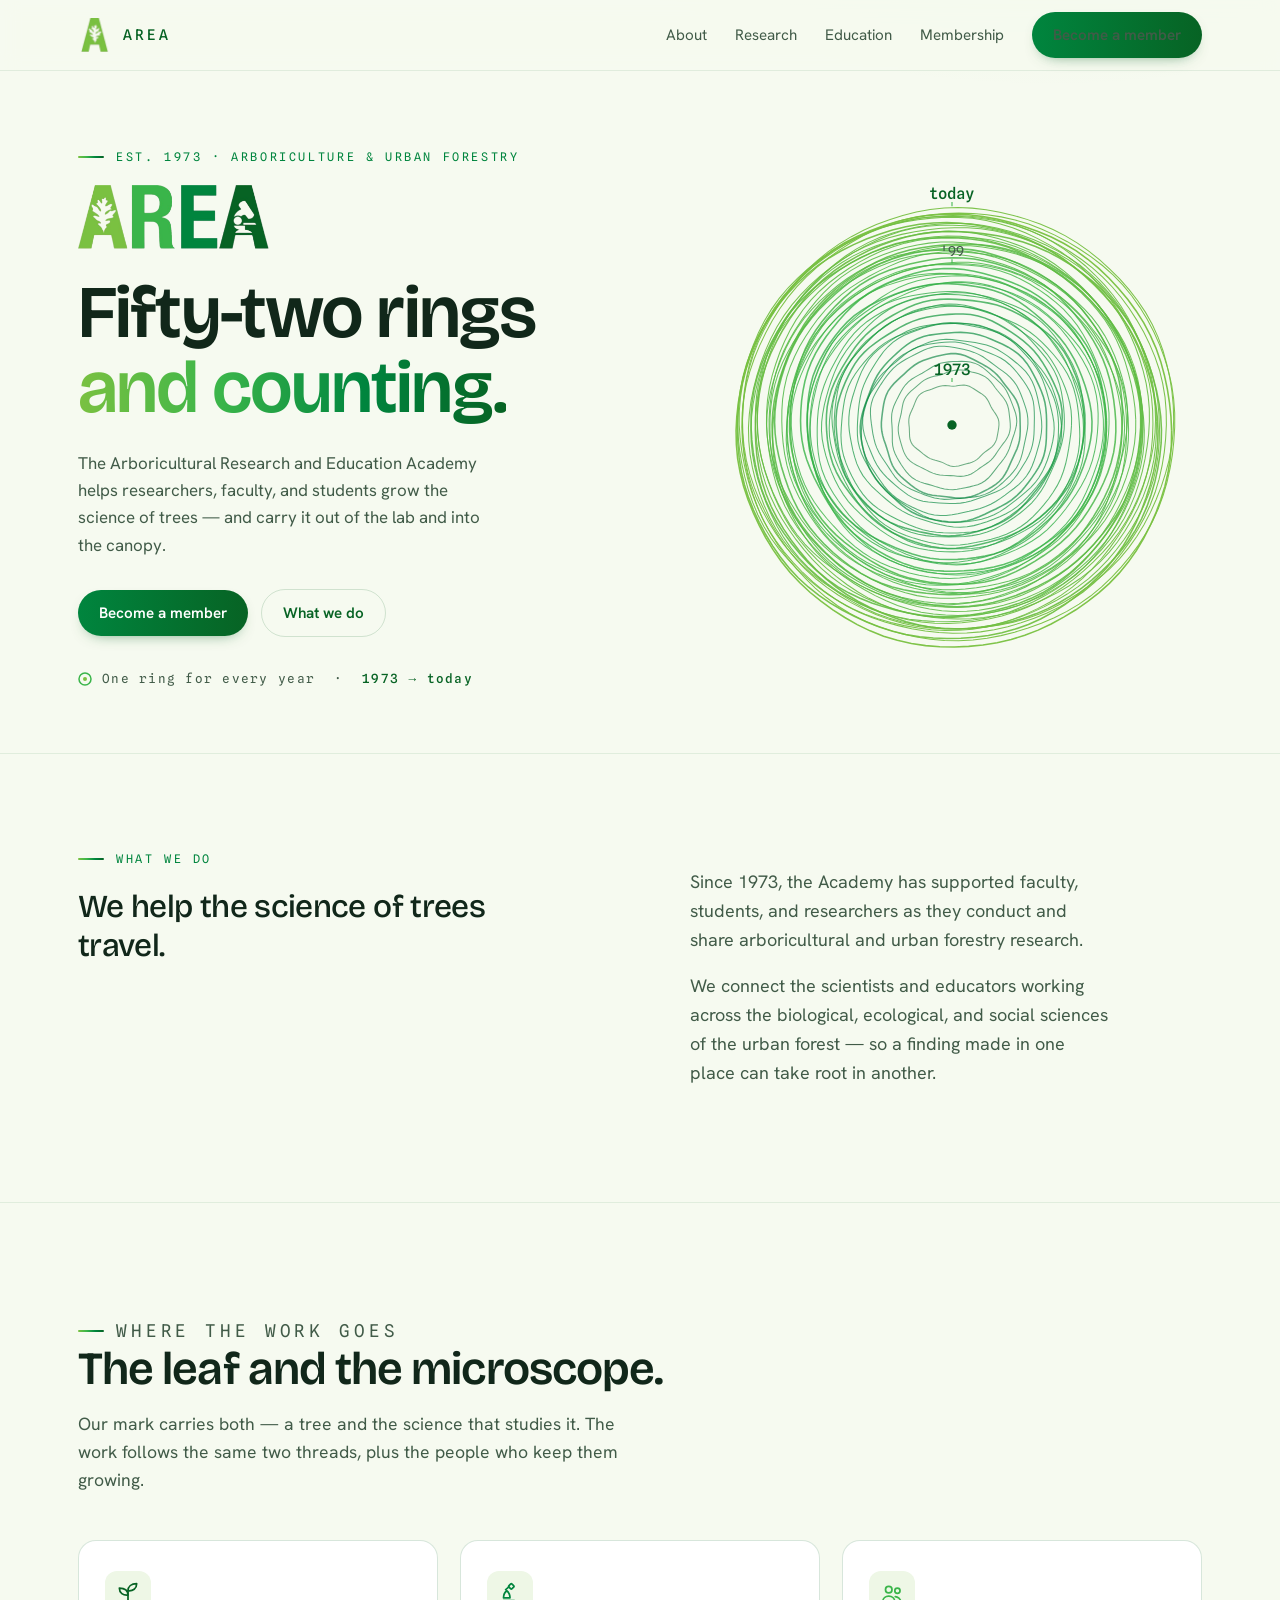
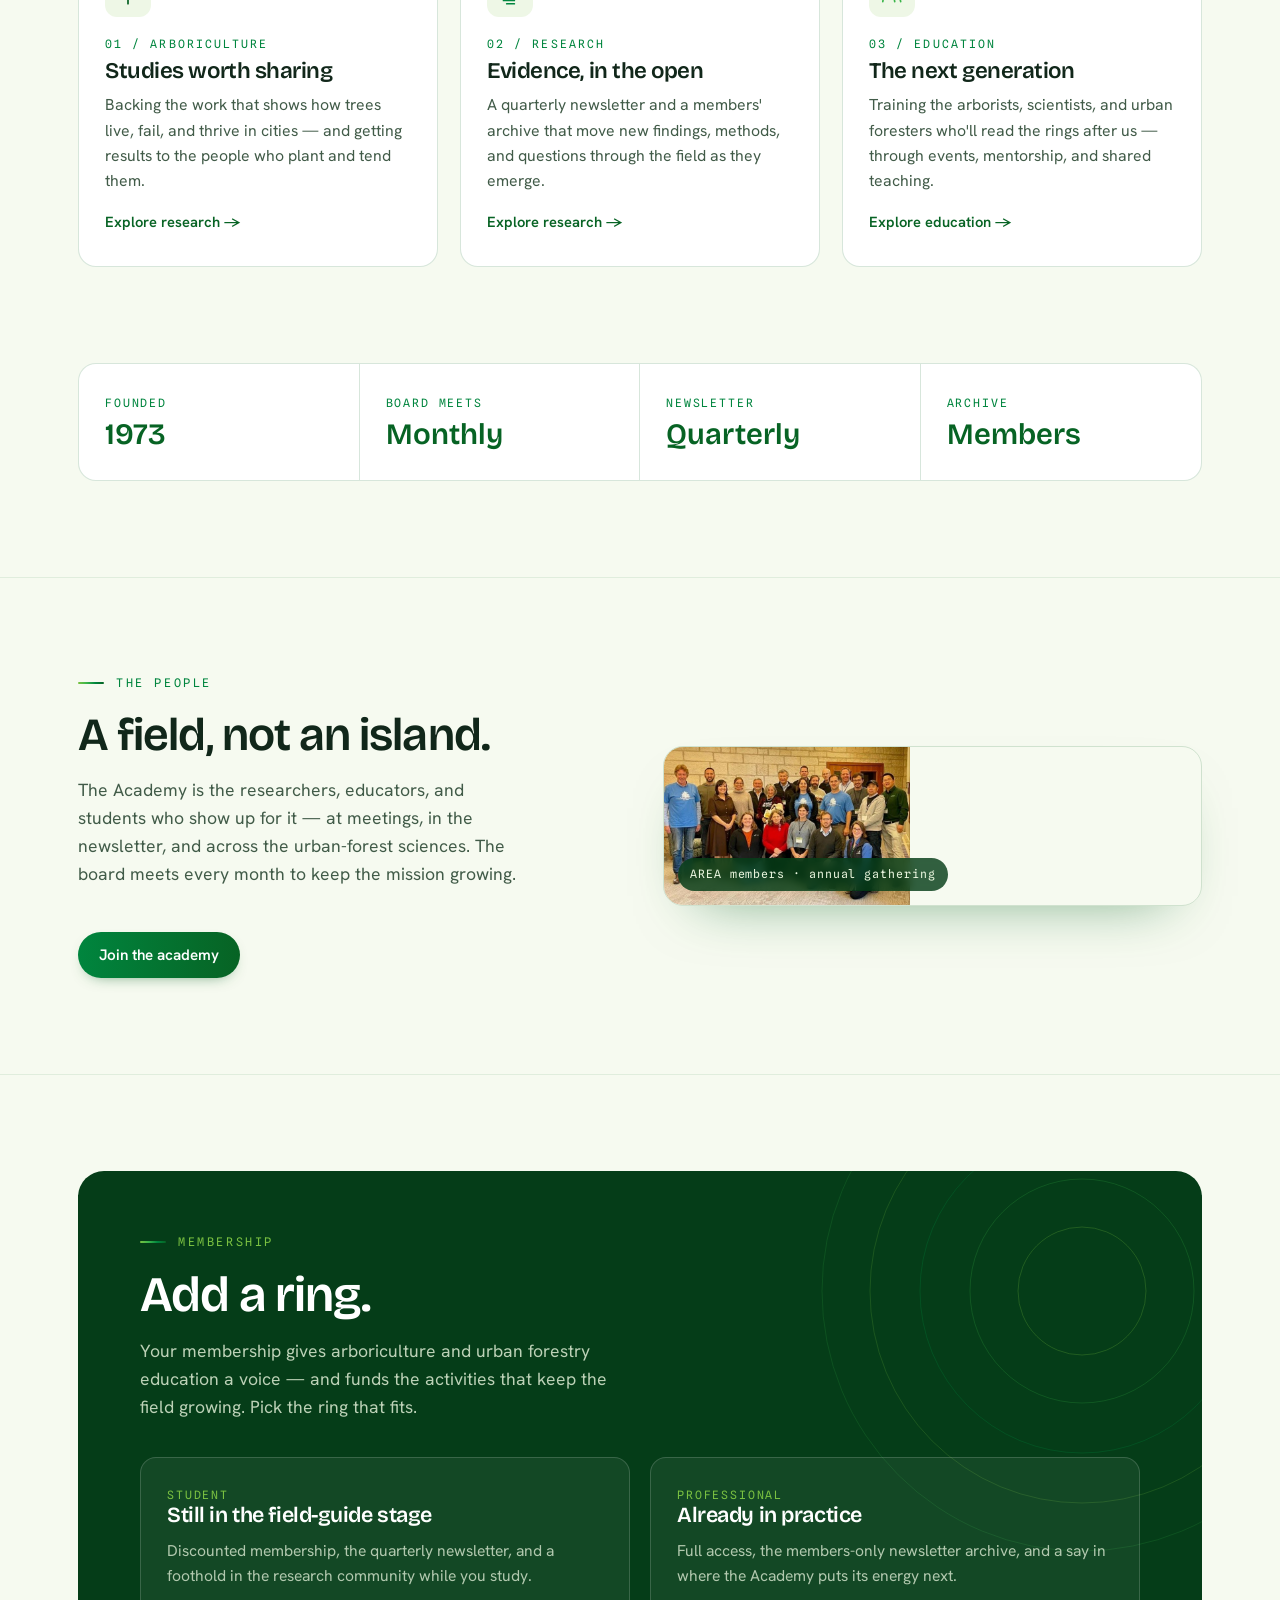
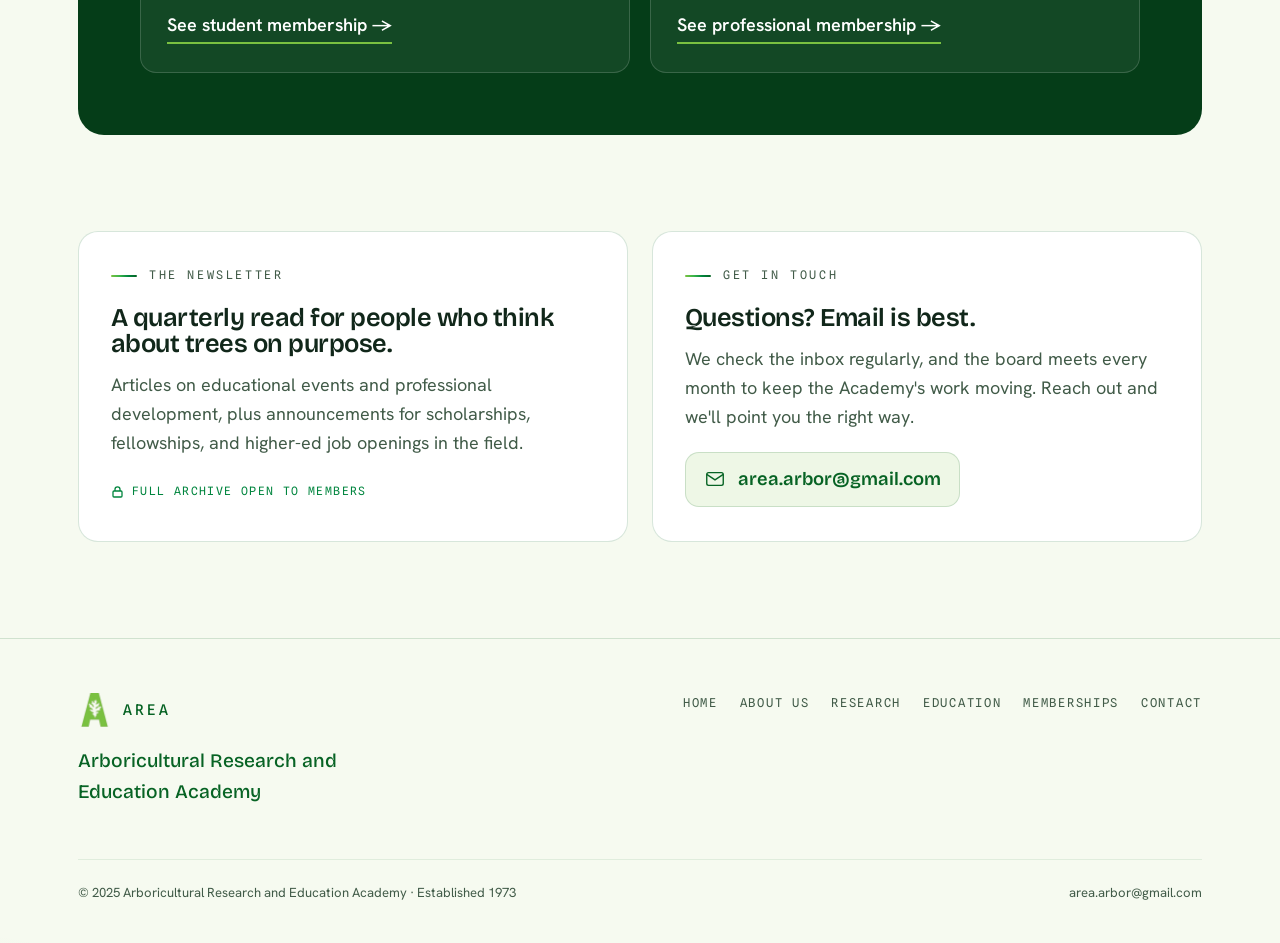
==== index.html @ 2f34928a "Add files via upload" ====
<!doctype html><html lang="en"><head><meta charset="utf-8"><meta name="viewport" content="width=device-width, initial-scale=1"><title>Arboricultural Research and Education Academy</title><link rel="icon" href="images/logo.png"><link rel="preconnect" href="https://fonts.googleapis.com"><link rel="preconnect" href="https://fonts.gstatic.com" crossorigin><link href="https://fonts.googleapis.com/css2?family=Bricolage+Grotesque:opsz,wght@12..96,500;12..96,600;12..96,700&family=Hanken+Grotesk:wght@400;500;600&family=Spline+Sans+Mono:wght@400;500&display=swap" rel="stylesheet"><link rel="stylesheet" href="css/styles.css"></head><body><header id="hd"><div class="wrap bar"><a class="brand" href="index.html" aria-label="AREA — home"><img src="images/logo.png" alt="AREA logo"><span class="name">AREA</span></a><nav class="main" aria-label="Primary"><a href="about.html">About</a><a href="research.html">Research</a><a href="education.html">Education</a><a href="memberships.html">Membership</a><a class="btn" href="memberships.html">Become a member</a></nav><button class="menu-toggle" id="mt" aria-label="Toggle menu" aria-expanded="false">Menu</button></div></header><main id="top">
<section class="hero"><div class="wrap hero-grid"><div>
<p class="eyebrow">Est. 1973 · Arboriculture &amp; urban forestry</p>
<img class="lockup" src="images/wordmark.png" alt="AREA — Arboricultural Research and Education Academy">
<h1>Fifty-two rings <span class="gradtext">and counting.</span></h1>
<p class="lede">The Arboricultural Research and Education Academy helps researchers, faculty, and students grow the science of trees — and carry it out of the lab and into the canopy.</p>
<div class="hero-cta"><a class="btn" href="memberships.html">Become a member</a><a class="btn ghost" href="about.html">What we do</a></div>
<p class="since"><svg width="14" height="14" viewBox="0 0 14 14" aria-hidden="true"><circle cx="7" cy="7" r="6" fill="none" stroke="#3AB54A" stroke-width="1.5"/><circle cx="7" cy="7" r="2" fill="#7AC141"/></svg>One ring for every year &nbsp;·&nbsp; <b>1973 → today</b></p>
</div><div class="core"><svg id="rings" viewBox="0 0 480 480" role="img" aria-label="A tree-ring cross-section, one ring for each year since 1973, in the AREA green gradient."><g class="core-spin" id="ringGroup"></g><g id="labels"></g></svg></div></div></section>

<section class="section" id="mission"><div class="wrap mission-grid">
<div><p class="eyebrow">What we do</p><h2 class="mission-body">We help the science of trees travel.</h2></div>
<div class="mission-note"><p>Since 1973, the Academy has supported faculty, students, and researchers as they conduct and share arboricultural and urban forestry research.</p>
<p>We connect the scientists and educators working across the biological, ecological, and social sciences of the urban forest — so a finding made in one place can take root in another.</p></div></div></section>

<section class="section" id="work"><div class="wrap">
<div class="section-head"><p class="eyebrow">Where the work goes</p><h2>The leaf and the microscope.</h2>
<p>Our mark carries both — a tree and the science that studies it. The work follows the same two threads, plus the people who keep them growing.</p></div>
<div class="pillars">
<a class="pillar" href="research.html"><div class="ic"><svg viewBox="0 0 24 24" fill="none" stroke="#076324" stroke-width="1.6" stroke-linecap="round" stroke-linejoin="round"><path d="M12 21V9"/><path d="M12 9c0-4 3-6.5 8-6.5C20 7 16.5 9.5 12 9z"/><path d="M12 13C12 9 9 6.5 4 6.5 4 11 7.5 13.5 12 13z"/></svg></div>
<div class="num">01 / Arboriculture</div><h3>Studies worth sharing</h3><p>Backing the work that shows how trees live, fail, and thrive in cities — and getting results to the people who plant and tend them.</p><span class="more">Explore research →</span></a>
<a class="pillar" href="research.html"><div class="ic"><svg viewBox="0 0 24 24" fill="none" stroke="#00853E" stroke-width="1.6" stroke-linecap="round" stroke-linejoin="round"><path d="M6 18h10"/><path d="M9 21h7"/><path d="M11 5.5 8 8"/><rect x="11.2" y="3" width="4" height="4" rx="1" transform="rotate(45 13.2 5)"/><path d="M9 9c-2 1.6-3 4-3 6.5h6c0-3-1-5-3-6.5z"/></svg></div>
<div class="num">02 / Research</div><h3>Evidence, in the open</h3><p>A quarterly newsletter and a members&#39; archive that move new findings, methods, and questions through the field as they emerge.</p><span class="more">Explore research →</span></a>
<a class="pillar" href="education.html"><div class="ic"><svg viewBox="0 0 24 24" fill="none" stroke="#3AB54A" stroke-width="1.6" stroke-linecap="round" stroke-linejoin="round"><circle cx="9" cy="8" r="3"/><path d="M3.5 19c0-3 2.5-5 5.5-5s5.5 2 5.5 5"/><circle cx="17" cy="9" r="2.4"/><path d="M15 14.4c2.4.2 5 2 5 4.6"/></svg></div>
<div class="num">03 / Education</div><h3>The next generation</h3><p>Training the arborists, scientists, and urban foresters who&#39;ll read the rings after us — through events, mentorship, and shared teaching.</p><span class="more">Explore education →</span></a>
</div></div></section>

<section class="section" style="padding-top:0;border-top:none"><div class="wrap"><div class="fieldnotes">
<div class="fn"><div class="k">Founded</div><div class="v">1973</div></div>
<div class="fn"><div class="k">Board meets</div><div class="v">Monthly</div></div>
<div class="fn"><div class="k">Newsletter</div><div class="v">Quarterly</div></div>
<div class="fn"><div class="k">Archive</div><div class="v">Members</div></div></div></div></section>

<section class="section" id="community"><div class="wrap community">
<div><p class="eyebrow">The people</p><h2 style="font-size:clamp(1.9rem,3.6vw,2.9rem)">A field, not an island.</h2>
<p style="color:var(--ink-soft);font-size:1.1rem;max-width:44ch;margin-top:18px">The Academy is the researchers, educators, and students who show up for it — at meetings, in the newsletter, and across the urban-forest sciences. The board meets every month to keep the mission growing.</p>
<a class="btn" href="memberships.html" style="margin-top:26px">Join the academy</a></div>
<figure class="community photo"><img src="images/members.jpg" alt="Members of the Arboricultural Research and Education Academy gathered at a meeting, several wearing the AREA tree-logo shirt."><figcaption class="cap">AREA members · annual gathering</figcaption></figure></div></section>

<section class="section" id="join"><div class="wrap"><div class="join">
<svg class="ringsbg" viewBox="0 0 540 540" aria-hidden="true"><g fill="none">
<circle cx="270" cy="270" r="64" stroke="#7AC141" stroke-opacity=".45"/><circle cx="270" cy="270" r="112" stroke="#3AB54A" stroke-opacity=".4"/>
<circle cx="270" cy="270" r="162" stroke="#00853E" stroke-opacity=".5"/><circle cx="270" cy="270" r="212" stroke="#7AC141" stroke-opacity=".35"/>
<circle cx="270" cy="270" r="260" stroke="#3AB54A" stroke-opacity=".3"/></g></svg>
<div class="inner"><p class="eyebrow">Membership</p><h2>Add a ring.</h2>
<p class="sub">Your membership gives arboriculture and urban forestry education a voice — and funds the activities that keep the field growing. Pick the ring that fits.</p>
<div class="tiers">
<div class="tier"><div class="tag">Student</div><h3>Still in the field-guide stage</h3><p>Discounted membership, the quarterly newsletter, and a foothold in the research community while you study.</p><a href="memberships.html">See student membership →</a></div>
<div class="tier"><div class="tag">Professional</div><h3>Already in practice</h3><p>Full access, the members-only newsletter archive, and a say in where the Academy puts its energy next.</p><a href="memberships.html">See professional membership →</a></div>
</div></div></div></div></section>

<section class="section" id="newsletter" style="border-top:none;padding-top:0"><div class="wrap duo">
<div class="card"><p class="eyebrow">The newsletter</p><h3>A quarterly read for people who think about trees on purpose.</h3>
<p>Articles on educational events and professional development, plus announcements for scholarships, fellowships, and higher-ed job openings in the field.</p>
<span class="lock"><svg width="13" height="13" viewBox="0 0 13 13" aria-hidden="true"><rect x="2" y="6" width="9" height="6" rx="1" fill="none" stroke="#00853E" stroke-width="1.3"/><path d="M4 6V4.3a2.5 2.5 0 0 1 5 0V6" fill="none" stroke="#00853E" stroke-width="1.3"/></svg>Full archive open to members</span></div>
<div class="card" id="contact"><p class="eyebrow">Get in touch</p><h3>Questions? Email is best.</h3>
<p>We check the inbox regularly, and the board meets every month to keep the Academy&#39;s work moving. Reach out and we&#39;ll point you the right way.</p>
<a class="mailrow" href="mailto:area.arbor@gmail.com"><svg width="22" height="22" viewBox="0 0 24 24" fill="none" stroke="#076324" stroke-width="1.5" aria-hidden="true"><rect x="3" y="5" width="18" height="14" rx="2"/><path d="m3 7 9 6 9-6"/></svg><span class="addr">area.arbor@gmail.com</span></a></div></div></section>
</main><footer><div class="wrap"><div class="foot"><div><a class="brand" href="index.html"><img src="images/logo.png" alt="AREA logo"><span class="name">AREA</span></a><p class="who">Arboricultural Research and Education Academy</p></div><nav aria-label="Footer"><a href="index.html">Home</a><a href="about.html">About us</a><a href="research.html">Research</a><a href="education.html">Education</a><a href="memberships.html">Memberships</a><a href="mailto:area.arbor@gmail.com">Contact</a></nav></div><div class="legal"><span>© 2025 Arboricultural Research and Education Academy · Established 1973</span><span>area.arbor@gmail.com</span></div></div></footer><script src="js/main.js"></script></body></html>
---- css/styles.css ----
/* AREA — shared styles. Brand greens sampled from the AREA wordmark. */
:root{
  --g1:#7AC141; --g2:#3AB54A; --g3:#00853E; --g4:#076324; --g5:#053d18;
  --grad:linear-gradient(90deg,var(--g1),var(--g2),var(--g3),var(--g4));
  --ground:#f6faf0; --paper:#ffffff;
  --tint:#eef7e6; --tint2:#e3f0d5;
  --ink:#11271a; --ink-soft:#415b48;
  --line:rgba(7,99,36,.16); --line-soft:rgba(7,99,36,.09);
}
*{box-sizing:border-box}
html{scroll-behavior:smooth}
body{
  margin:0;color:var(--ink);
  background:
    radial-gradient(1100px 700px at 82% -8%, rgba(122,193,65,.16), transparent 60%),
    radial-gradient(900px 640px at -8% 108%, rgba(0,133,62,.10), transparent 55%),
    var(--ground);
  font-family:"Hanken Grotesk",system-ui,sans-serif;
  font-size:clamp(16px,.5vw + 15px,18px);line-height:1.6;
  -webkit-font-smoothing:antialiased;overflow-x:hidden;
}
.wrap{max-width:1180px;margin:0 auto;padding:0 28px}
h1,h2,h3{font-family:"Bricolage Grotesque",system-ui,sans-serif;font-weight:600;line-height:1.02;letter-spacing:-.02em;margin:0}
.eyebrow{font-family:"Spline Sans Mono",monospace;font-size:.74rem;letter-spacing:.22em;text-transform:uppercase;color:var(--g3);margin:0 0 18px;display:flex;align-items:center;gap:12px}
.eyebrow::before{content:"";width:26px;height:2px;background:var(--grad);border-radius:2px}
.gradtext{background:var(--grad);-webkit-background-clip:text;background-clip:text;color:transparent}
.rule{height:4px;width:92px;background:var(--grad);border-radius:3px;margin:24px 0 0}
a{color:inherit}

/* header */
header{position:sticky;top:0;z-index:40;backdrop-filter:saturate(1.2) blur(9px);background:rgba(246,250,240,.78);border-bottom:1px solid var(--line-soft)}
.bar{display:flex;align-items:center;justify-content:space-between;height:70px}
.brand{display:flex;align-items:center;gap:11px;text-decoration:none}
.brand img{width:34px;height:34px;display:block}
.brand .name{font-family:"Spline Sans Mono",monospace;letter-spacing:.2em;font-size:.92rem;font-weight:500;text-transform:uppercase;color:var(--g4)}
nav.main{display:flex;align-items:center;gap:28px}
nav.main a{text-decoration:none;font-size:.95rem;color:var(--ink-soft);transition:color .2s}
nav.main a:hover,nav.main a.active{color:var(--g4)}
nav.main a.active{font-weight:600}
.btn{display:inline-flex;align-items:center;gap:9px;background:linear-gradient(90deg,var(--g3),var(--g4));color:#fff;text-decoration:none;font-weight:600;font-size:.95rem;padding:11px 21px;border-radius:999px;border:0;transition:transform .18s,box-shadow .2s,filter .2s;box-shadow:0 6px 16px -10px rgba(7,99,36,.8)}
.btn:hover{transform:translateY(-1px);filter:saturate(1.1) brightness(1.04);box-shadow:0 12px 26px -12px rgba(7,99,36,.85)}
.btn.ghost{background:transparent;color:var(--g4);border:1px solid var(--line);box-shadow:none}
.btn.ghost:hover{background:var(--tint);transform:translateY(-1px)}
.menu-toggle{display:none;background:none;border:1px solid var(--line);border-radius:9px;padding:8px 11px;cursor:pointer;color:var(--g4);font-weight:600}

/* hero (home) */
.hero{padding:clamp(40px,6vw,84px) 0 clamp(36px,4vw,64px)}
.hero-grid{display:grid;grid-template-columns:1.05fr .95fr;gap:46px;align-items:center}
.hero .lockup{height:64px;width:auto;display:block;margin:0 0 26px}
.hero h1{font-size:clamp(2.7rem,5.8vw,4.7rem);max-width:13ch;letter-spacing:-.025em}
.lede{font-size:clamp(1.06rem,1.3vw,1.28rem);color:var(--ink-soft);max-width:46ch;margin:24px 0 30px}
.hero-cta{display:flex;gap:13px;flex-wrap:wrap;align-items:center}
.since{font-family:"Spline Sans Mono",monospace;font-size:.79rem;letter-spacing:.1em;color:var(--ink-soft);margin-top:32px;display:flex;gap:10px;align-items:center}
.since b{color:var(--g4);font-weight:500}

/* rings */
.core{position:relative;width:100%;aspect-ratio:1/1;max-width:500px;margin-left:auto}
.core svg{width:100%;height:auto;display:block;overflow:visible}
.ring{fill:none;transition:stroke-dashoffset 1.1s cubic-bezier(.22,.61,.36,1)}
.yearlab{font-family:"Spline Sans Mono",monospace;font-size:13px;fill:var(--ink-soft)}
.yearlab.big{font-size:15px;fill:var(--g4);font-weight:500}
.core-spin{transform-origin:50% 50%;animation:breathe 28s ease-in-out infinite}
@keyframes breathe{0%,100%{transform:rotate(0)}50%{transform:rotate(2deg)}}

/* sections */
.section{padding:clamp(54px,7.5vw,100px) 0;border-top:1px solid var(--line-soft)}
.section-head{max-width:62ch}
.section-head h2{font-size:clamp(1.9rem,3.6vw,2.9rem)}
.section-head p{color:var(--ink-soft);font-size:1.1rem;margin:18px 0 0;max-width:54ch}

/* page hero (inner pages) */
.page-hero{padding:clamp(44px,6vw,84px) 0 clamp(8px,2vw,24px)}
.page-hero h1{font-size:clamp(2.4rem,5vw,3.9rem);max-width:16ch}
.page-hero .lede{margin-top:22px}

/* mission */
.mission-grid{display:grid;grid-template-columns:1.1fr 1fr;gap:48px;align-items:start}
.mission-body{font-size:clamp(1.35rem,2.5vw,2.05rem);font-family:"Bricolage Grotesque",sans-serif;font-weight:500;line-height:1.22;max-width:20ch;letter-spacing:-.02em}
.mission-note{color:var(--ink-soft);max-width:42ch}
.mission-note p+p{margin-top:16px}

/* two column generic */
.two-col{display:grid;grid-template-columns:1fr 1fr;gap:46px;align-items:start}

/* prose */
.prose p{color:var(--ink-soft);font-size:1.08rem;max-width:62ch}
.prose p+p{margin-top:16px}

/* pillars / focus cards */
.pillars{display:grid;grid-template-columns:repeat(3,1fr);gap:22px;margin-top:46px}
.pillars.two{grid-template-columns:repeat(2,1fr)}
.pillar{position:relative;display:block;background:var(--paper);border:1px solid var(--line);border-radius:18px;padding:30px 26px;overflow:hidden;text-decoration:none;color:inherit;transition:transform .22s,box-shadow .22s,border-color .22s}
.pillar:hover{transform:translateY(-4px);box-shadow:0 20px 44px -30px rgba(7,99,36,.55);border-color:var(--g2)}
.pillar .ic{width:46px;height:46px;border-radius:12px;display:grid;place-items:center;background:var(--tint);margin-bottom:18px}
.pillar .ic svg{width:26px;height:26px}
.pillar .num{font-family:"Spline Sans Mono",monospace;font-size:.72rem;letter-spacing:.18em;color:var(--g3);text-transform:uppercase}
.pillar h3{font-size:1.4rem;margin:6px 0 10px}
.pillar p{color:var(--ink-soft);font-size:.99rem;margin:0}
.pillar .more{display:inline-block;margin-top:16px;font-weight:600;color:var(--g4);font-size:.92rem}
.pillar::after{content:"";position:absolute;left:0;right:0;bottom:0;height:3px;background:var(--grad);transform:scaleX(0);transform-origin:left;transition:transform .3s}
.pillar:hover::after{transform:scaleX(1)}

/* field notes */
.fieldnotes{display:grid;grid-template-columns:repeat(4,1fr);border:1px solid var(--line);border-radius:18px;overflow:hidden;background:var(--paper)}
.fn{padding:30px 26px;border-right:1px solid var(--line)}
.fn:last-child{border-right:none}
.fn .k{font-family:"Spline Sans Mono",monospace;font-size:.72rem;letter-spacing:.16em;text-transform:uppercase;color:var(--g3)}
.fn .v{font-family:"Bricolage Grotesque",sans-serif;font-weight:600;font-size:1.85rem;margin-top:8px;line-height:1;color:var(--g4)}

/* benefits list */
.benefits{list-style:none;padding:0;margin:20px 0 0;display:grid;gap:13px}
.benefits li{display:flex;gap:12px;align-items:flex-start;color:var(--ink);font-size:1.04rem}
.benefits svg{flex:0 0 auto;margin-top:4px}

/* community */
.community{display:grid;grid-template-columns:1fr 1fr;gap:46px;align-items:center}
.community .photo{border-radius:20px;overflow:hidden;border:1px solid var(--line);box-shadow:0 26px 60px -36px rgba(7,99,36,.6);position:relative;margin:0}
.community .photo img{display:block;width:100%;height:auto}
.community .cap{position:absolute;left:14px;bottom:14px;background:rgba(5,61,24,.82);color:#eaf6df;font-family:"Spline Sans Mono",monospace;font-size:.72rem;letter-spacing:.08em;padding:7px 12px;border-radius:999px;backdrop-filter:blur(4px)}

/* join / dark green block */
.join{background:var(--g5);color:#eaf6df;border-radius:26px;padding:clamp(34px,5vw,62px);position:relative;overflow:hidden}
.join .eyebrow{color:var(--g1)}
.join h2{color:#fff;font-size:clamp(2rem,4vw,3.1rem)}
.join .sub{color:rgba(234,246,223,.8);max-width:48ch;margin-top:16px;font-size:1.1rem}
.join .inner{position:relative;z-index:2}
.tiers{display:grid;grid-template-columns:1fr 1fr;gap:20px;margin-top:36px}
.tier{background:rgba(255,255,255,.06);border:1px solid rgba(255,255,255,.16);border-radius:16px;padding:28px 26px;transition:background .2s,border-color .2s,transform .2s}
.tier:hover{background:rgba(255,255,255,.1);border-color:var(--g1);transform:translateY(-3px)}
.tier h3{color:#fff;font-size:1.35rem}
.tier .tag{font-family:"Spline Sans Mono",monospace;font-size:.72rem;letter-spacing:.16em;text-transform:uppercase;color:var(--g1)}
.tier p{color:rgba(234,246,223,.74);font-size:.98rem;margin:12px 0 22px}
.tier a{display:inline-flex;gap:8px;text-decoration:none;color:#fff;font-weight:600;border-bottom:2px solid var(--g1);padding-bottom:3px}
.ringsbg{position:absolute;right:-150px;top:-150px;width:540px;height:540px;opacity:.55;z-index:1;pointer-events:none}

/* cards / duo */
.duo{display:grid;grid-template-columns:1fr 1fr;gap:24px}
.card{background:var(--paper);border:1px solid var(--line);border-radius:20px;padding:34px 32px}
.card h3{font-size:1.6rem;margin-bottom:14px}
.card p{color:var(--ink-soft);margin:0 0 20px}
.lock{font-family:"Spline Sans Mono",monospace;font-size:.72rem;letter-spacing:.12em;color:var(--g3);text-transform:uppercase;display:inline-flex;gap:8px;align-items:center}
.mailrow{display:inline-flex;align-items:center;gap:12px;background:var(--tint);border:1px solid var(--line);padding:12px 18px;border-radius:14px;text-decoration:none;transition:background .2s,transform .2s}
.mailrow:hover{background:var(--tint2);transform:translateY(-1px)}
.mailrow .addr{font-family:"Bricolage Grotesque",sans-serif;font-weight:600;font-size:1.15rem;color:var(--g4)}

/* membership plans (light) */
.plans{display:grid;grid-template-columns:1fr 1fr;gap:22px;margin-top:8px}
.plan{position:relative;background:var(--paper);border:1px solid var(--line);border-radius:20px;padding:32px 30px;overflow:hidden}
.plan.feature{border-color:var(--g2);box-shadow:0 24px 54px -34px rgba(7,99,36,.5)}
.plan .tag{font-family:"Spline Sans Mono",monospace;font-size:.72rem;letter-spacing:.16em;text-transform:uppercase;color:var(--g3)}
.plan h3{font-size:1.55rem;margin:10px 0 6px}
.plan .price{font-family:"Bricolage Grotesque",sans-serif;color:var(--g4);font-weight:600;font-size:1.05rem;margin-bottom:4px}
.plan .desc{color:var(--ink-soft);margin:6px 0 18px}
.plan::after{content:"";position:absolute;left:0;right:0;top:0;height:4px;background:var(--grad)}

/* empty-state invitation */
.empty{border:1.5px dashed var(--line);background:var(--tint);border-radius:18px;padding:clamp(28px,4vw,44px);text-align:center}
.empty h3{color:var(--g4);font-size:1.35rem;margin-bottom:8px}
.empty p{color:var(--ink-soft);max-width:48ch;margin:0 auto}

/* footer */
footer{border-top:1px solid var(--line);padding:54px 0 40px}
.foot{display:flex;justify-content:space-between;gap:30px;flex-wrap:wrap;align-items:flex-start}
.foot .brand{margin-bottom:14px}
.foot .who{font-family:"Bricolage Grotesque",sans-serif;font-weight:500;font-size:1.2rem;max-width:26ch;color:var(--g4)}
.foot nav{display:flex;gap:22px;flex-wrap:wrap}
.foot nav a{font-family:"Spline Sans Mono",monospace;font-size:.76rem;letter-spacing:.14em;text-transform:uppercase;text-decoration:none;color:var(--ink-soft)}
.foot nav a:hover{color:var(--g4)}
.legal{margin-top:32px;font-size:.82rem;color:var(--ink-soft);display:flex;justify-content:space-between;gap:20px;flex-wrap:wrap;border-top:1px solid var(--line-soft);padding-top:22px}

:focus-visible{outline:2.5px solid var(--g2);outline-offset:3px;border-radius:5px}

@media (max-width:900px){
  .hero-grid{grid-template-columns:1fr;gap:10px}
  .core{order:-1;max-width:360px;margin:0 auto 6px}
  .mission-grid,.two-col{grid-template-columns:1fr;gap:26px}
  .pillars,.pillars.two{grid-template-columns:1fr}
  .fieldnotes{grid-template-columns:1fr 1fr}
  .fn:nth-child(2){border-right:none}
  .fn:nth-child(1),.fn:nth-child(2){border-bottom:1px solid var(--line)}
  .community{grid-template-columns:1fr;gap:26px}
  .community .photo{order:-1}
  .tiers,.duo,.plans{grid-template-columns:1fr}
  nav.main{display:none}
  .menu-toggle{display:inline-block}
  header.open nav.main{display:flex;position:absolute;top:70px;left:0;right:0;flex-direction:column;gap:18px;padding:22px 28px;background:var(--paper);border-bottom:1px solid var(--line)}
  header.open nav.main .btn{align-self:flex-start}
}
@media (prefers-reduced-motion:reduce){
  .ring{transition:none!important}.core-spin{animation:none!important}html{scroll-behavior:auto}
}
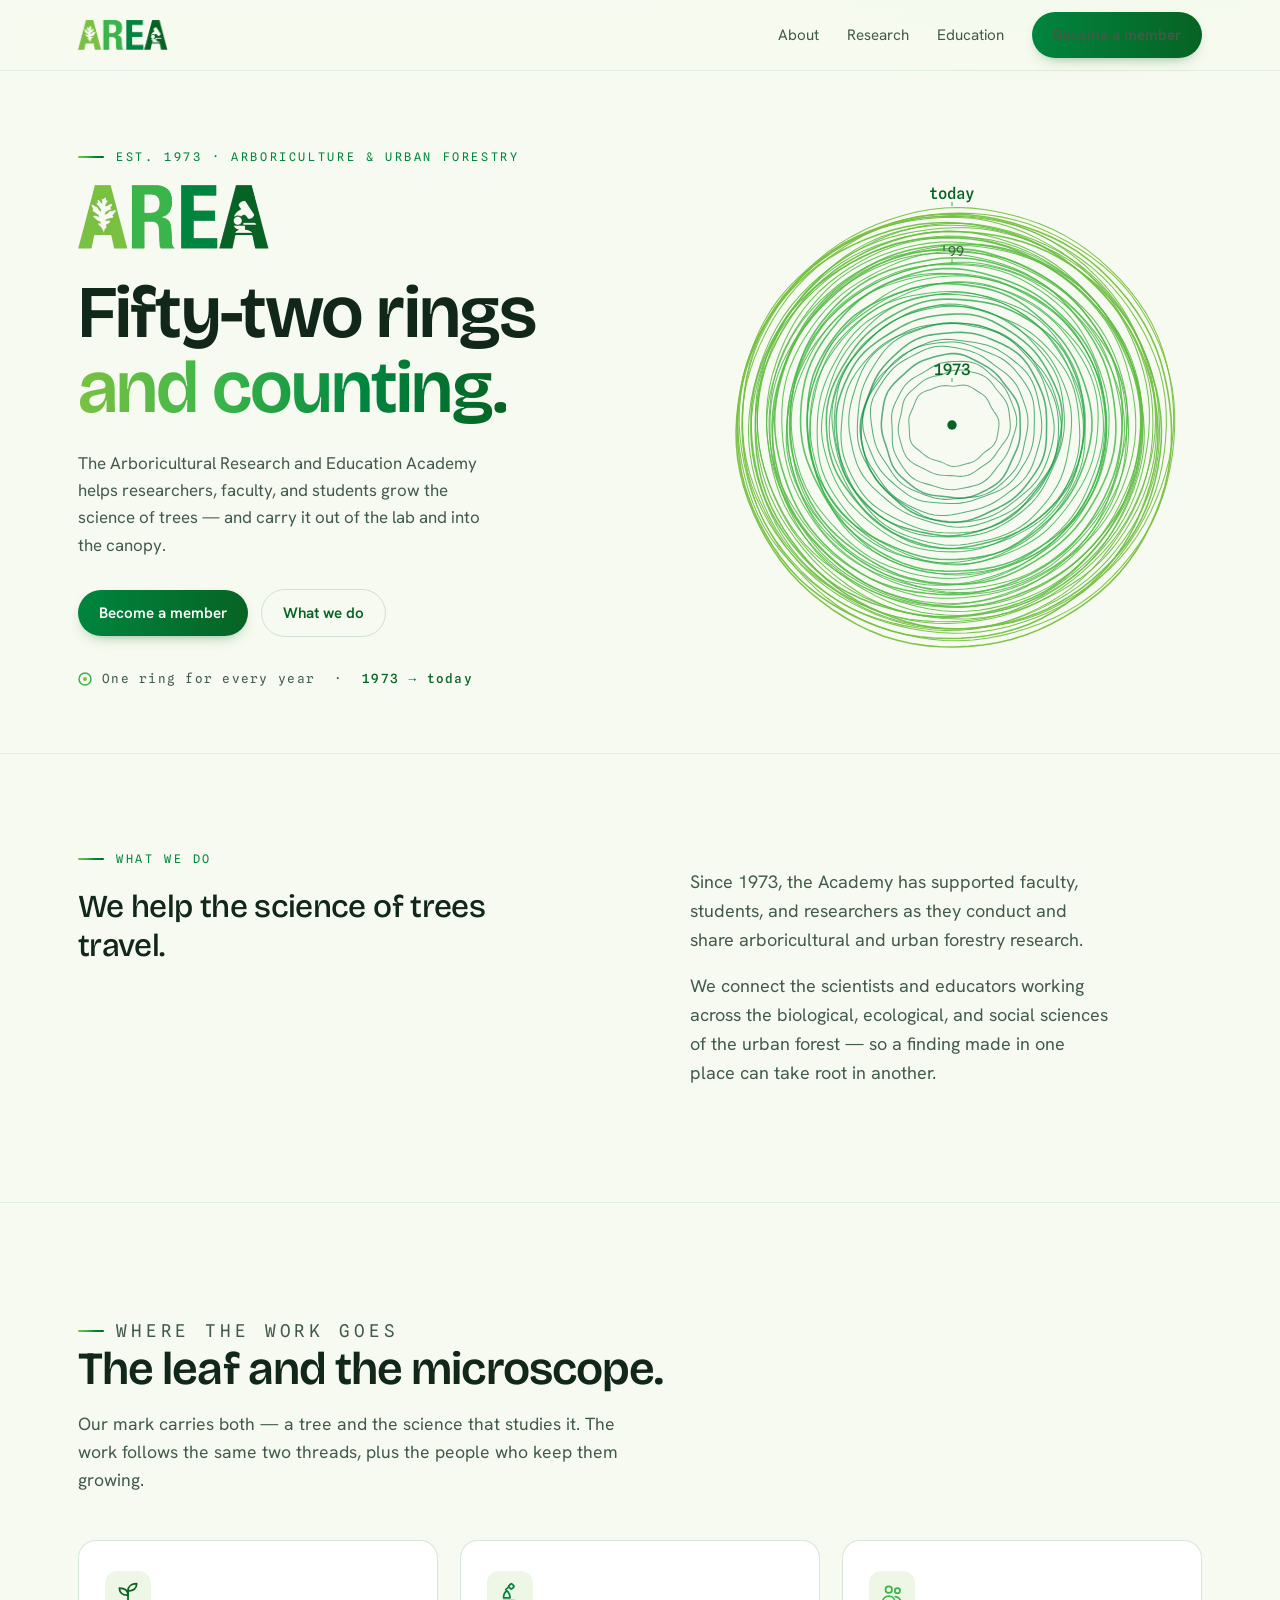
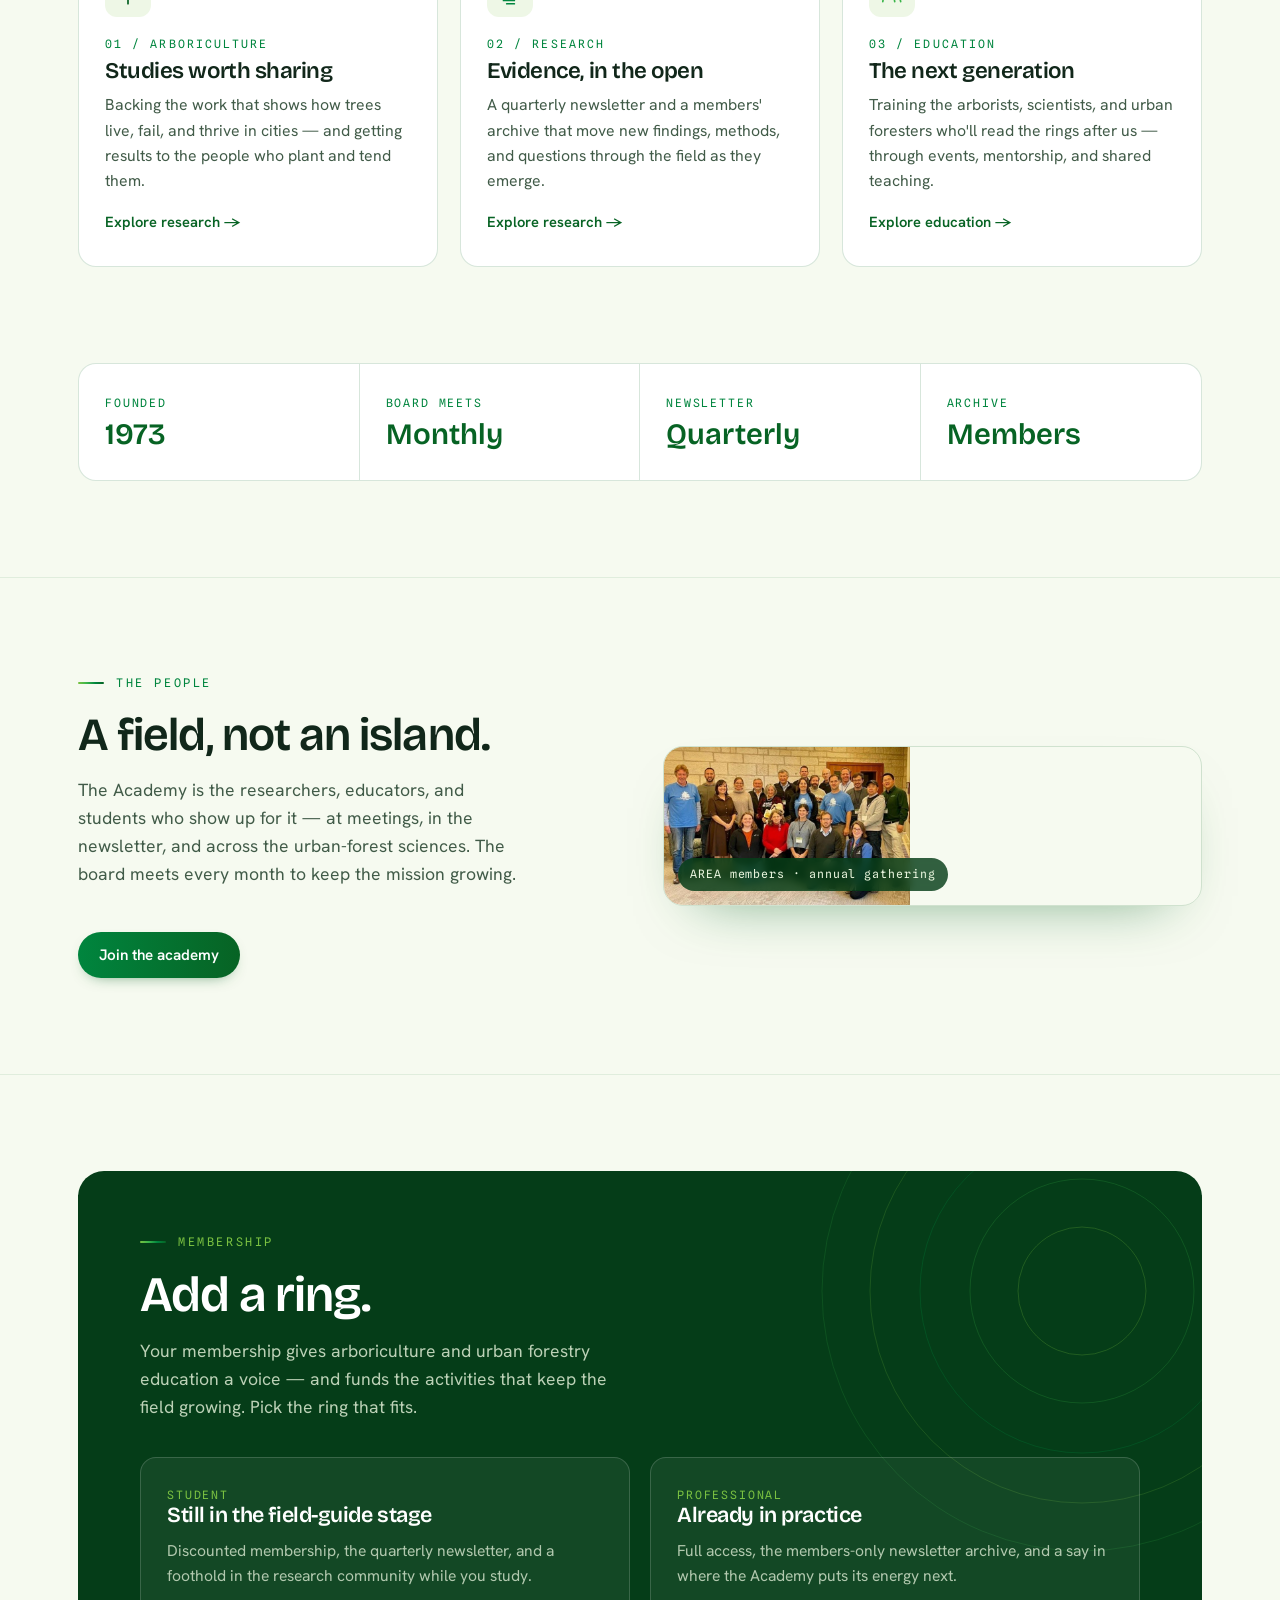
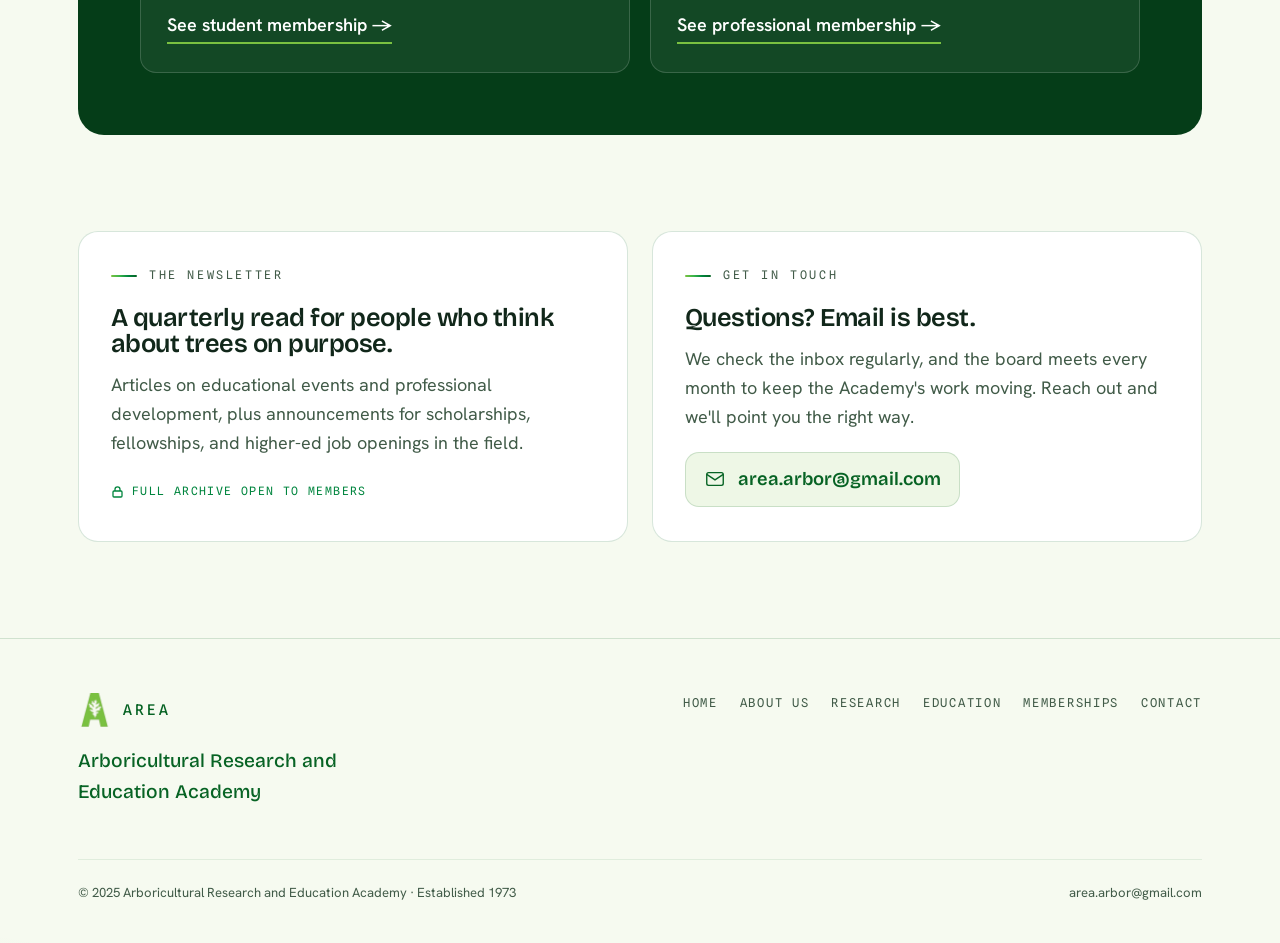
==== commit 25dca894: "Add files via upload" ====
--- a/index.html
+++ b/index.html
@@ -1,4 +1,4 @@
-<!doctype html><html lang="en"><head><meta charset="utf-8"><meta name="viewport" content="width=device-width, initial-scale=1"><title>Arboricultural Research and Education Academy</title><link rel="icon" href="images/logo.png"><link rel="preconnect" href="https://fonts.googleapis.com"><link rel="preconnect" href="https://fonts.gstatic.com" crossorigin><link href="https://fonts.googleapis.com/css2?family=Bricolage+Grotesque:opsz,wght@12..96,500;12..96,600;12..96,700&family=Hanken+Grotesk:wght@400;500;600&family=Spline+Sans+Mono:wght@400;500&display=swap" rel="stylesheet"><link rel="stylesheet" href="css/styles.css"></head><body><header id="hd"><div class="wrap bar"><a class="brand" href="index.html" aria-label="AREA — home"><img src="images/logo.png" alt="AREA logo"><span class="name">AREA</span></a><nav class="main" aria-label="Primary"><a href="about.html">About</a><a href="research.html">Research</a><a href="education.html">Education</a><a href="memberships.html">Membership</a><a class="btn" href="memberships.html">Become a member</a></nav><button class="menu-toggle" id="mt" aria-label="Toggle menu" aria-expanded="false">Menu</button></div></header><main id="top">
+<!doctype html><html lang="en"><head><meta charset="utf-8"><meta name="viewport" content="width=device-width, initial-scale=1"><title>Arboricultural Research and Education Academy</title><link rel="icon" href="images/logo.png"><link rel="preconnect" href="https://fonts.googleapis.com"><link rel="preconnect" href="https://fonts.gstatic.com" crossorigin><link href="https://fonts.googleapis.com/css2?family=Bricolage+Grotesque:opsz,wght@12..96,500;12..96,600;12..96,700&family=Hanken+Grotesk:wght@400;500;600&family=Spline+Sans+Mono:wght@400;500&display=swap" rel="stylesheet"><link rel="stylesheet" href="css/styles.css"></head><body><header id="hd"><div class="wrap bar"><a class="brand" href="index.html" aria-label="AREA — home"><img class="brand-wordmark" src="images/wordmark.png" alt="AREA — Arboricultural Research and Education Academy"></a><nav class="main" aria-label="Primary"><a href="about.html">About</a><a href="research.html">Research</a><a href="education.html">Education</a><a class="btn" href="memberships.html">Become a member</a></nav><button class="menu-toggle" id="mt" aria-label="Toggle menu" aria-expanded="false">Menu</button></div></header><main id="top">
 <section class="hero"><div class="wrap hero-grid"><div>
 <p class="eyebrow">Est. 1973 · Arboriculture &amp; urban forestry</p>
 <img class="lockup" src="images/wordmark.png" alt="AREA — Arboricultural Research and Education Academy">
--- a/css/styles.css
+++ b/css/styles.css
@@ -33,6 +33,7 @@
 .brand{display:flex;align-items:center;gap:11px;text-decoration:none}
 .brand img{width:34px;height:34px;display:block}
 .brand .name{font-family:"Spline Sans Mono",monospace;letter-spacing:.2em;font-size:.92rem;font-weight:500;text-transform:uppercase;color:var(--g4)}
+.brand img.brand-wordmark{width:auto;height:30px}
 nav.main{display:flex;align-items:center;gap:28px}
 nav.main a{text-decoration:none;font-size:.95rem;color:var(--ink-soft);transition:color .2s}
 nav.main a:hover,nav.main a.active{color:var(--g4)}
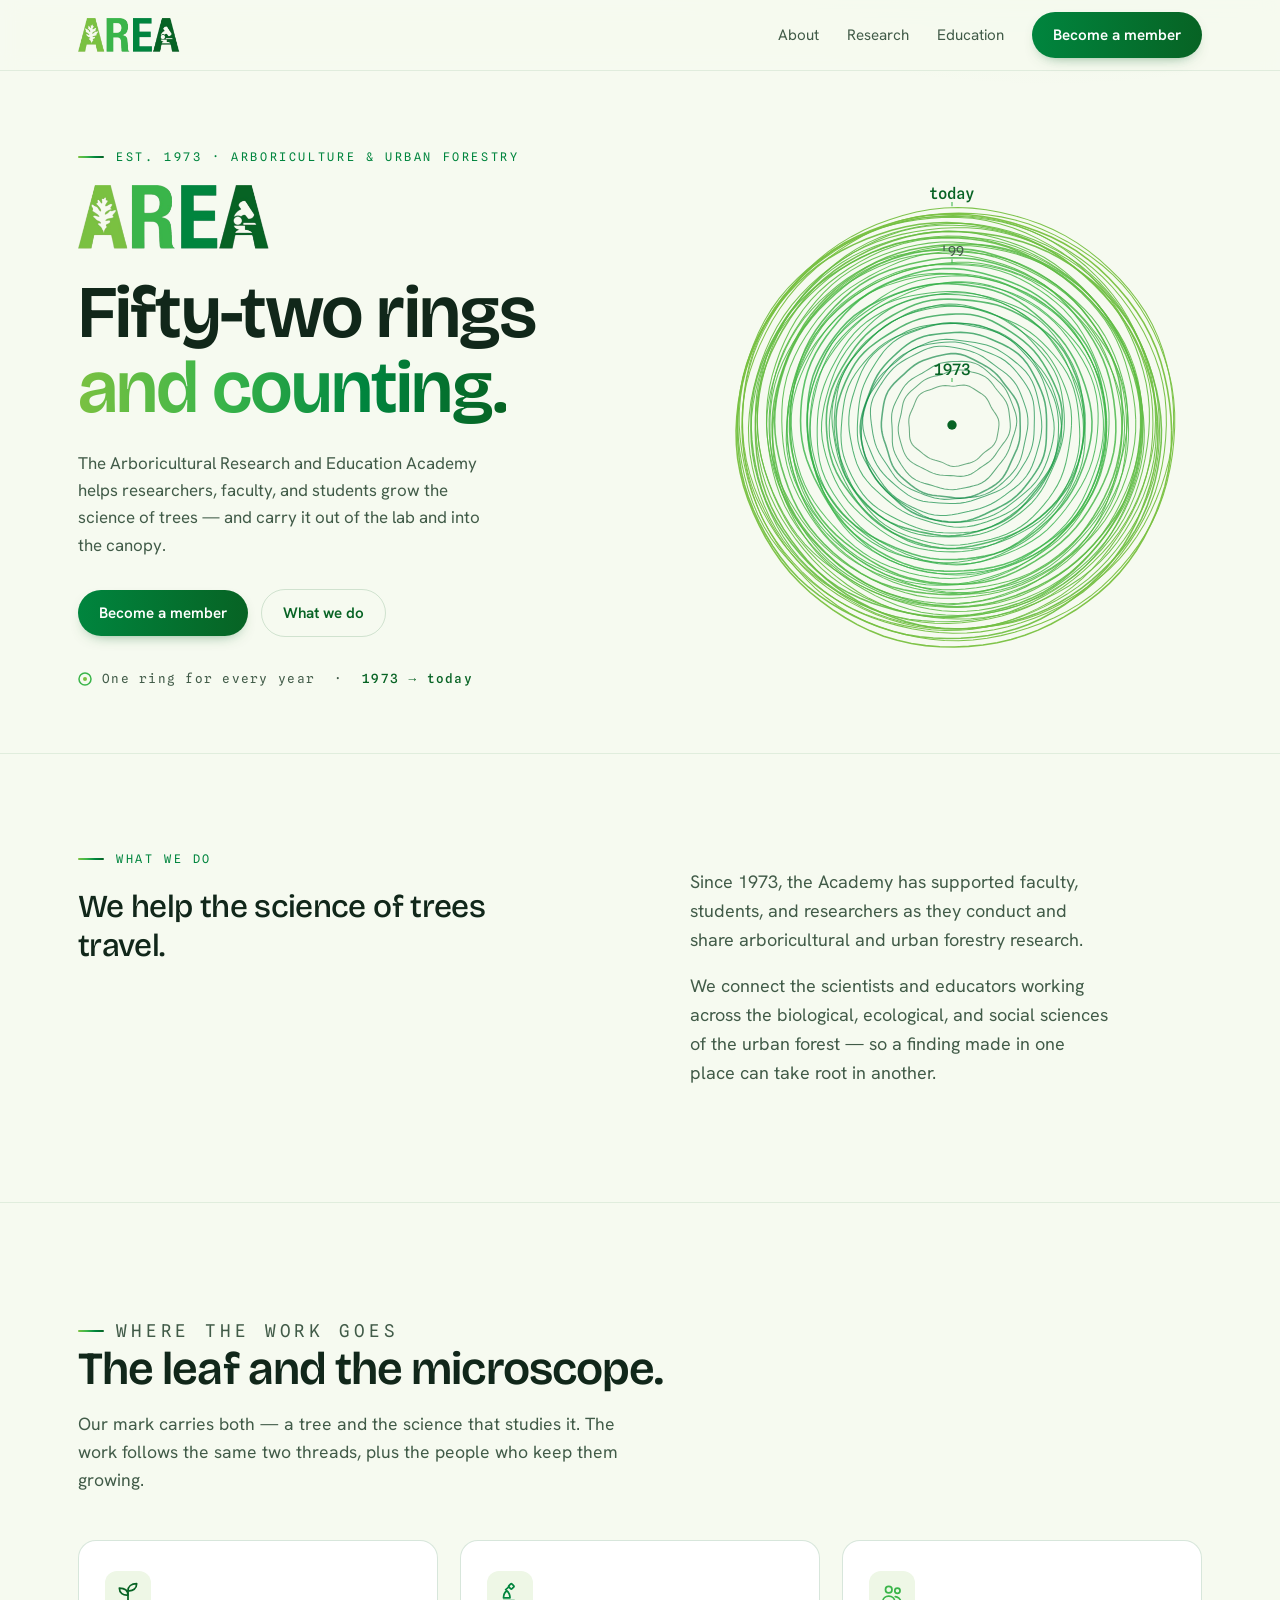
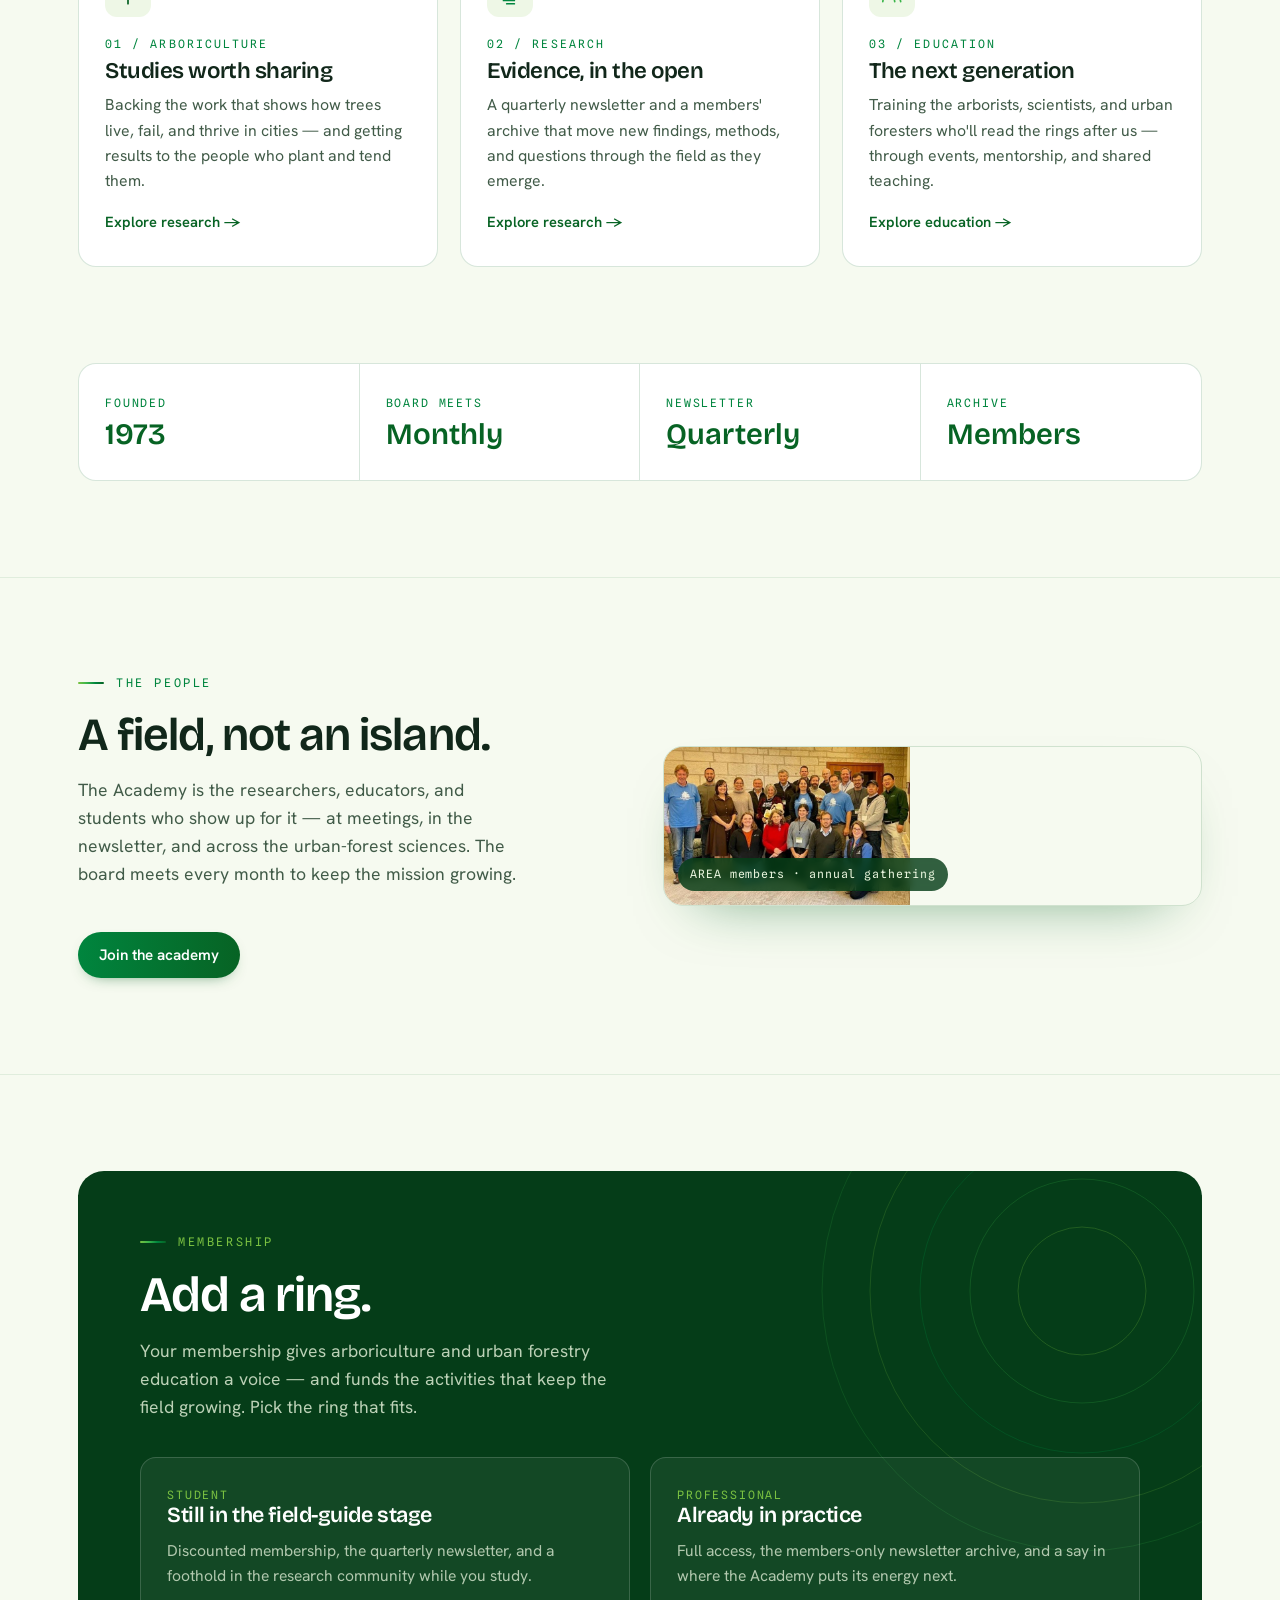
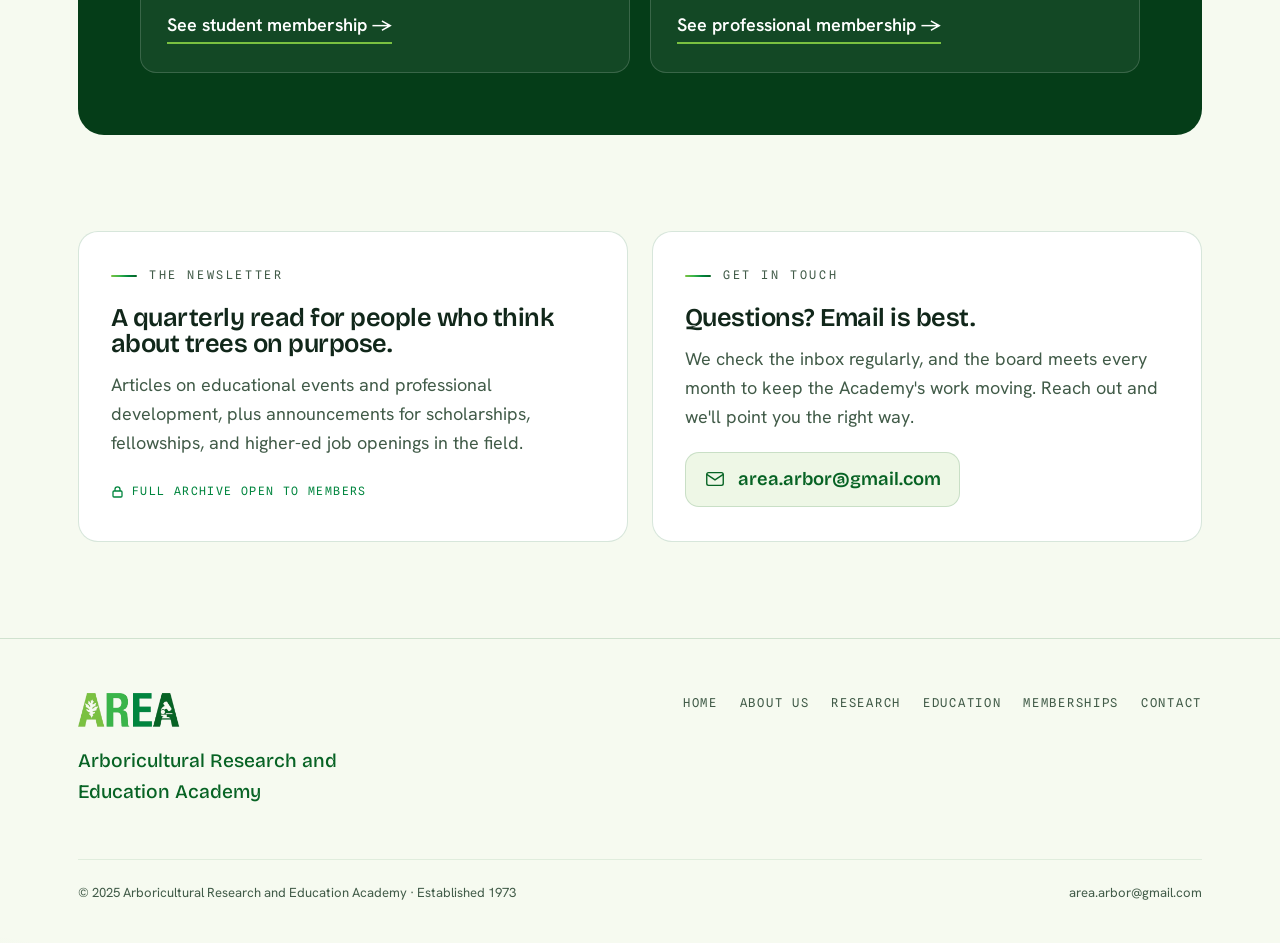
==== commit c67ba60d: "Add files via upload" ====
--- a/index.html
+++ b/index.html
@@ -56,4 +56,4 @@
 <div class="card" id="contact"><p class="eyebrow">Get in touch</p><h3>Questions? Email is best.</h3>
 <p>We check the inbox regularly, and the board meets every month to keep the Academy&#39;s work moving. Reach out and we&#39;ll point you the right way.</p>
 <a class="mailrow" href="mailto:area.arbor@gmail.com"><svg width="22" height="22" viewBox="0 0 24 24" fill="none" stroke="#076324" stroke-width="1.5" aria-hidden="true"><rect x="3" y="5" width="18" height="14" rx="2"/><path d="m3 7 9 6 9-6"/></svg><span class="addr">area.arbor@gmail.com</span></a></div></div></section>
-</main><footer><div class="wrap"><div class="foot"><div><a class="brand" href="index.html"><img src="images/logo.png" alt="AREA logo"><span class="name">AREA</span></a><p class="who">Arboricultural Research and Education Academy</p></div><nav aria-label="Footer"><a href="index.html">Home</a><a href="about.html">About us</a><a href="research.html">Research</a><a href="education.html">Education</a><a href="memberships.html">Memberships</a><a href="mailto:area.arbor@gmail.com">Contact</a></nav></div><div class="legal"><span>© 2025 Arboricultural Research and Education Academy · Established 1973</span><span>area.arbor@gmail.com</span></div></div></footer><script src="js/main.js"></script></body></html>+</main><footer><div class="wrap"><div class="foot"><div><a class="brand" href="index.html"><img class="brand-wordmark" src="images/wordmark.png" alt="AREA — Arboricultural Research and Education Academy"></a><p class="who">Arboricultural Research and Education Academy</p></div><nav aria-label="Footer"><a href="index.html">Home</a><a href="about.html">About us</a><a href="research.html">Research</a><a href="education.html">Education</a><a href="memberships.html">Memberships</a><a href="mailto:area.arbor@gmail.com">Contact</a></nav></div><div class="legal"><span>© 2025 Arboricultural Research and Education Academy · Established 1973</span><span>area.arbor@gmail.com</span></div></div></footer><script src="js/main.js"></script></body></html>
--- a/css/styles.css
+++ b/css/styles.css
@@ -33,11 +33,12 @@
 .brand{display:flex;align-items:center;gap:11px;text-decoration:none}
 .brand img{width:34px;height:34px;display:block}
 .brand .name{font-family:"Spline Sans Mono",monospace;letter-spacing:.2em;font-size:.92rem;font-weight:500;text-transform:uppercase;color:var(--g4)}
-.brand img.brand-wordmark{width:auto;height:30px}
+.brand img.brand-wordmark{width:auto;height:34px;max-width:none}
 nav.main{display:flex;align-items:center;gap:28px}
 nav.main a{text-decoration:none;font-size:.95rem;color:var(--ink-soft);transition:color .2s}
 nav.main a:hover,nav.main a.active{color:var(--g4)}
 nav.main a.active{font-weight:600}
+nav.main a.btn,nav.main a.btn:hover{color:#fff}
 .btn{display:inline-flex;align-items:center;gap:9px;background:linear-gradient(90deg,var(--g3),var(--g4));color:#fff;text-decoration:none;font-weight:600;font-size:.95rem;padding:11px 21px;border-radius:999px;border:0;transition:transform .18s,box-shadow .2s,filter .2s;box-shadow:0 6px 16px -10px rgba(7,99,36,.8)}
 .btn:hover{transform:translateY(-1px);filter:saturate(1.1) brightness(1.04);box-shadow:0 12px 26px -12px rgba(7,99,36,.85)}
 .btn.ghost{background:transparent;color:var(--g4);border:1px solid var(--line);box-shadow:none}
